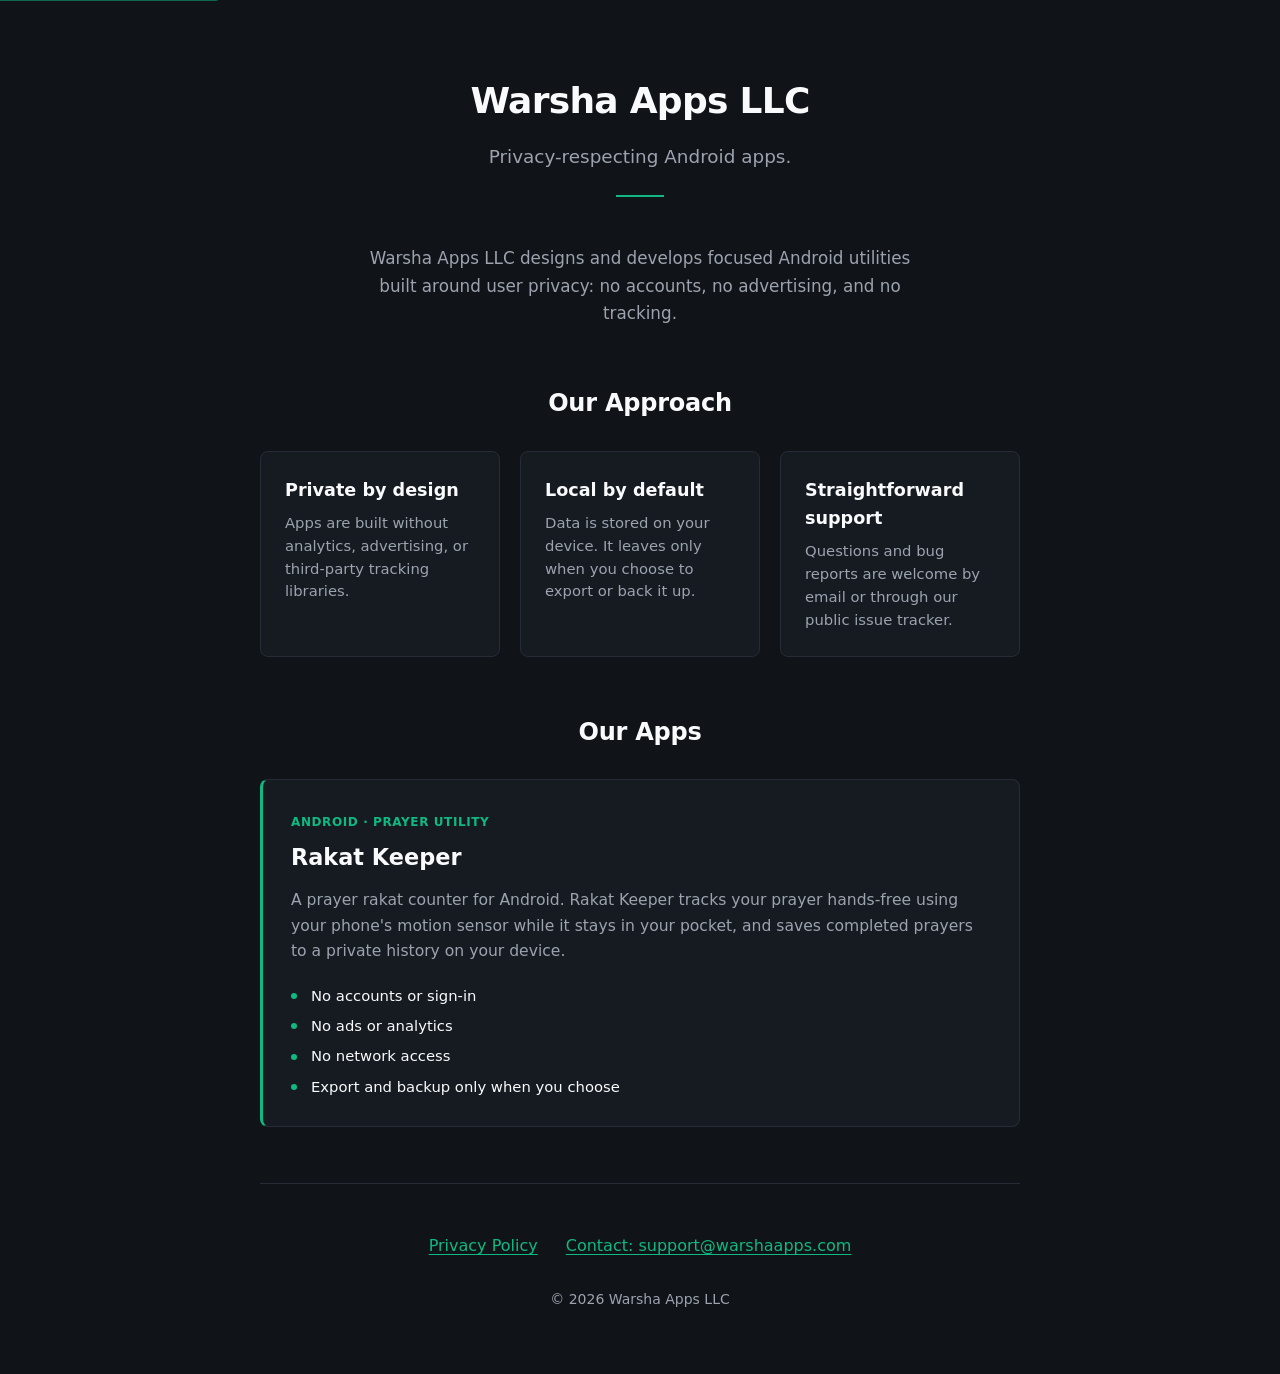
==== index.html @ 3f8b8dd7 "Remove GitHub Issues references; email-only support contact" ====
<!DOCTYPE html>
<html lang="en">
<head>
  <meta charset="utf-8">
  <meta name="viewport" content="width=device-width, initial-scale=1.0">
  <title>Warsha Apps LLC</title>
  <meta name="description" content="Warsha Apps LLC designs and develops focused Android utilities built around user privacy: no accounts, no advertising, and no tracking.">
  <link rel="icon" href="/favicon.svg" type="image/svg+xml">
  <meta property="og:type" content="website">
  <meta property="og:title" content="Warsha Apps LLC">
  <meta property="og:description" content="Warsha Apps LLC designs and develops focused Android utilities built around user privacy: no accounts, no advertising, and no tracking.">
  <meta property="og:url" content="https://warshaapps.com/">
  <meta name="twitter:card" content="summary">
  <link rel="stylesheet" href="styles.css">
</head>
<body>
  <a class="skip-link" href="#main">Skip to main content</a>
  <div class="site-container">
    <header class="hero">
      <h1>Warsha Apps LLC</h1>
      <p class="tagline">Privacy-respecting Android apps.</p>
      <div class="divider" aria-hidden="true"></div>
    </header>

    <main id="main">
      <section class="intro" aria-label="Introduction">
        <p>Warsha Apps LLC designs and develops focused Android utilities built around user privacy: no accounts, no advertising, and no tracking.</p>
      </section>

      <section class="approach" aria-labelledby="approach-title">
        <h2 id="approach-title">Our Approach</h2>
        <div class="approach-grid">
          <article class="approach-item">
            <h3>Private by design</h3>
            <p>Apps are built without analytics, advertising, or third-party tracking libraries.</p>
          </article>
          <article class="approach-item">
            <h3>Local by default</h3>
            <p>Data is stored on your device. It leaves only when you choose to export or back it up.</p>
          </article>
          <article class="approach-item">
            <h3>Straightforward support</h3>
            <p>Questions and bug reports are welcome by email or through our public issue tracker.</p>
          </article>
        </div>
      </section>

      <section class="apps" aria-labelledby="apps-title">
        <h2 id="apps-title">Our Apps</h2>
        <div class="app-card">
          <span class="app-eyebrow">Android &middot; Prayer Utility</span>
          <h3 class="app-title">Rakat Keeper</h3>
          <p class="app-description">A prayer rakat counter for Android. Rakat Keeper tracks your prayer hands-free using your phone's motion sensor while it stays in your pocket, and saves completed prayers to a private history on your device.</p>
          <ul class="feature-list">
            <li>No accounts or sign-in</li>
            <li>No ads or analytics</li>
            <li>No network access</li>
            <li>Export and backup only when you choose</li>
          </ul>
        </div>
      </section>
    </main>

    <footer>
      <nav class="footer-nav" aria-label="Support and policies">
        <ul class="footer-links">
          <li><a href="/privacy/">Privacy Policy</a></li>
          <li><a href="mailto:support@warshaapps.com">Contact: support@warshaapps.com</a></li>
        </ul>
      </nav>
      <p class="copyright">&copy; 2026 Warsha Apps LLC</p>
    </footer>
  </div>
</body>
</html>
---- styles.css ----
:root {
  color-scheme: dark;
  --bg-color: #101317;
  --card-bg: #161b22;
  --card-border: #262c36;
  --text-main: #f9fafb;
  --text-muted: #9ca3af;
  --accent-color: #10B981;
  --accent-hover: #34d399;
  --focus-ring: #10B981;
}

*,
*::before,
*::after {
  box-sizing: border-box;
}

body {
  margin: 0;
  padding: 0;
  background-color: var(--bg-color);
  color: var(--text-main);
  font-family: system-ui, -apple-system, BlinkMacSystemFont, "Segoe UI", Roboto, Oxygen, Ubuntu, Cantarell, "Helvetica Neue", sans-serif;
  line-height: 1.6;
  min-height: 100vh;
  display: flex;
  flex-direction: column;
}

.skip-link {
  position: fixed;
  top: 0;
  left: 0;
  transform: translateY(-100%);
  background-color: var(--accent-color);
  color: #101317;
  font-weight: 600;
  padding: 12px 16px;
  text-decoration: none;
  z-index: 1000;
  border-radius: 0 0 4px 0;
}

.skip-link:focus {
  transform: translateY(0);
}

.skip-link:hover,
.skip-link:focus-visible {
  color: #101317;
  border-radius: 0 0 4px 0;
  outline-offset: -3px;
}

.site-container {
  width: 100%;
  max-width: 800px;
  margin: 0 auto;
  padding: 0 1.25rem 2.5rem;
  display: flex;
  flex-direction: column;
  flex: 1;
}

header.hero {
  text-align: center;
  padding: 4.5rem 1rem 3rem;
}

h1 {
  font-size: 2.25rem;
  font-weight: 700;
  color: var(--text-main);
  margin: 0 0 0.75rem;
  letter-spacing: -0.02em;
}

.tagline {
  margin: 0 0 1.5rem;
  font-size: 1.15rem;
  color: var(--text-muted);
}

.divider {
  width: 48px;
  height: 2px;
  background-color: var(--accent-color);
  margin: 0 auto;
}

main {
  flex: 1;
}

.intro {
  max-width: 560px;
  margin: 0 auto 3.5rem;
  text-align: center;
}

.intro p {
  margin: 0;
  font-size: 1.05rem;
  color: var(--text-muted);
  line-height: 1.65;
}

h2 {
  font-size: 1.5rem;
  font-weight: 700;
  color: var(--text-main);
  text-align: center;
  margin: 0 0 1.75rem;
  letter-spacing: -0.01em;
}

.approach {
  margin-bottom: 3.5rem;
}

.approach-grid {
  display: grid;
  grid-template-columns: 1fr;
  gap: 1.25rem;
}

@media (min-width: 720px) {
  .approach-grid {
    grid-template-columns: repeat(3, 1fr);
  }
}

.approach-item {
  background-color: var(--card-bg);
  border: 1px solid var(--card-border);
  border-radius: 8px;
  padding: 1.5rem;
  text-align: left;
  transition: border-color 150ms ease;
}

.approach-item h3 {
  font-size: 1.1rem;
  margin: 0 0 0.5rem;
  color: var(--text-main);
}

.approach-item p {
  margin: 0;
  font-size: 0.925rem;
  color: var(--text-muted);
  line-height: 1.55;
}

.apps {
  margin-bottom: 3.5rem;
}

.app-card {
  background-color: var(--card-bg);
  border: 1px solid var(--card-border);
  border-left: 3px solid var(--accent-color);
  border-radius: 8px;
  padding: 1.75rem;
  text-align: left;
  transition: border-color 150ms ease;
}

@media (hover: hover) {
  .approach-item:hover {
    border-color: rgba(16, 185, 129, 0.4);
  }

  .app-card:hover {
    border-color: rgba(16, 185, 129, 0.4);
    border-left-color: var(--accent-color);
  }
}

.app-eyebrow {
  display: inline-block;
  font-size: 0.75rem;
  font-weight: 600;
  color: var(--accent-color);
  text-transform: uppercase;
  letter-spacing: 0.05em;
  margin-bottom: 0.5rem;
}

.app-title {
  margin: 0 0 0.75rem;
  font-size: 1.4rem;
  color: var(--text-main);
}

.app-description {
  margin: 0 0 1.25rem;
  color: var(--text-muted);
  font-size: 0.975rem;
  line-height: 1.65;
}

.feature-list {
  list-style: none;
  padding: 0;
  margin: 0;
  display: flex;
  flex-direction: column;
  gap: 0.5rem;
}

.feature-list li {
  position: relative;
  padding-left: 1.25rem;
  color: var(--text-main);
  font-size: 0.925rem;
  line-height: 1.5;
}

.feature-list li::before {
  content: "";
  position: absolute;
  left: 0;
  top: 0.55em;
  width: 6px;
  height: 6px;
  border-radius: 50%;
  background-color: var(--accent-color);
}

.not-found {
  text-align: center;
  padding: 5rem 1rem;
}

.not-found p {
  color: var(--text-muted);
  font-size: 1.05rem;
  margin: 0 0 2rem;
}

footer {
  margin-top: auto;
  padding: 2.5rem 0 1.5rem;
  border-top: 1px solid var(--card-border);
  text-align: center;
}

.footer-nav {
  margin-bottom: 1.25rem;
}

.footer-links {
  list-style: none;
  padding: 0;
  margin: 0;
  display: flex;
  flex-wrap: wrap;
  justify-content: center;
  align-items: center;
  gap: 1rem 1.75rem;
}

.footer-links a,
.back-link,
a {
  color: var(--accent-color);
  text-decoration: underline;
  text-underline-offset: 3px;
  transition: color 0.15s ease-in-out;
}

.footer-links a,
.back-link {
  display: inline-flex;
  align-items: center;
  min-height: 44px;
}

@media (hover: hover) {
  .footer-links a:hover,
  .back-link:hover,
  a:hover {
    color: var(--accent-hover);
  }
}

:focus-visible {
  outline: 2px solid var(--focus-ring);
  outline-offset: 3px;
  border-radius: 2px;
}

.copyright {
  margin: 0;
  color: var(--text-muted);
  font-size: 0.875rem;
}

@media (max-width: 480px) {
  .site-container {
    padding: 0 1rem 2rem;
  }

  header.hero {
    padding: 3.5rem 0.5rem 2rem;
  }

  h1 {
    font-size: 1.75rem;
  }

  .app-card {
    padding: 1.25rem;
  }

  .footer-links {
    flex-direction: column;
    align-items: center;
    gap: 0.75rem;
  }
}

@media (prefers-reduced-motion: reduce) {
  *,
  *::before,
  *::after {
    animation-duration: 0.01ms !important;
    animation-iteration-count: 1 !important;
    transition-duration: 0.01ms !important;
    scroll-behavior: auto !important;
  }

  .approach-item,
  .app-card {
    transition: none !important;
  }
}

.policy {
  max-width: 680px;
  margin: 0 auto;
}

.policy h1 {
  text-align: left;
  font-size: 1.75rem;
  margin: 0 0 0.75rem;
}

.summary-box {
  background-color: var(--card-bg);
  border: 1px solid var(--card-border);
  border-left: 3px solid var(--accent-color);
  border-radius: 4px;
  padding: 1rem 1.25rem;
  margin: 1.5rem 0;
  color: var(--text-main);
}

.policy h2 {
  text-align: left;
  font-size: 1.2rem;
  margin: 2rem 0 0.75rem;
  padding-top: 1.5rem;
  border-top: 1px solid var(--card-border);
}

.policy .summary-box + h2 {
  border-top: none;
  padding-top: 0;
}

.policy p,
.policy li {
  color: var(--text-muted);
  line-height: 1.65;
}

.policy ul {
  padding-left: 1.25rem;
}

.policy li {
  margin-bottom: 0.5rem;
}

.policy code {
  font-size: 0.875em;
  background: var(--card-bg);
  border: 1px solid var(--card-border);
  border-radius: 4px;
  padding: 0.1em 0.4em;
  color: var(--text-main);
}
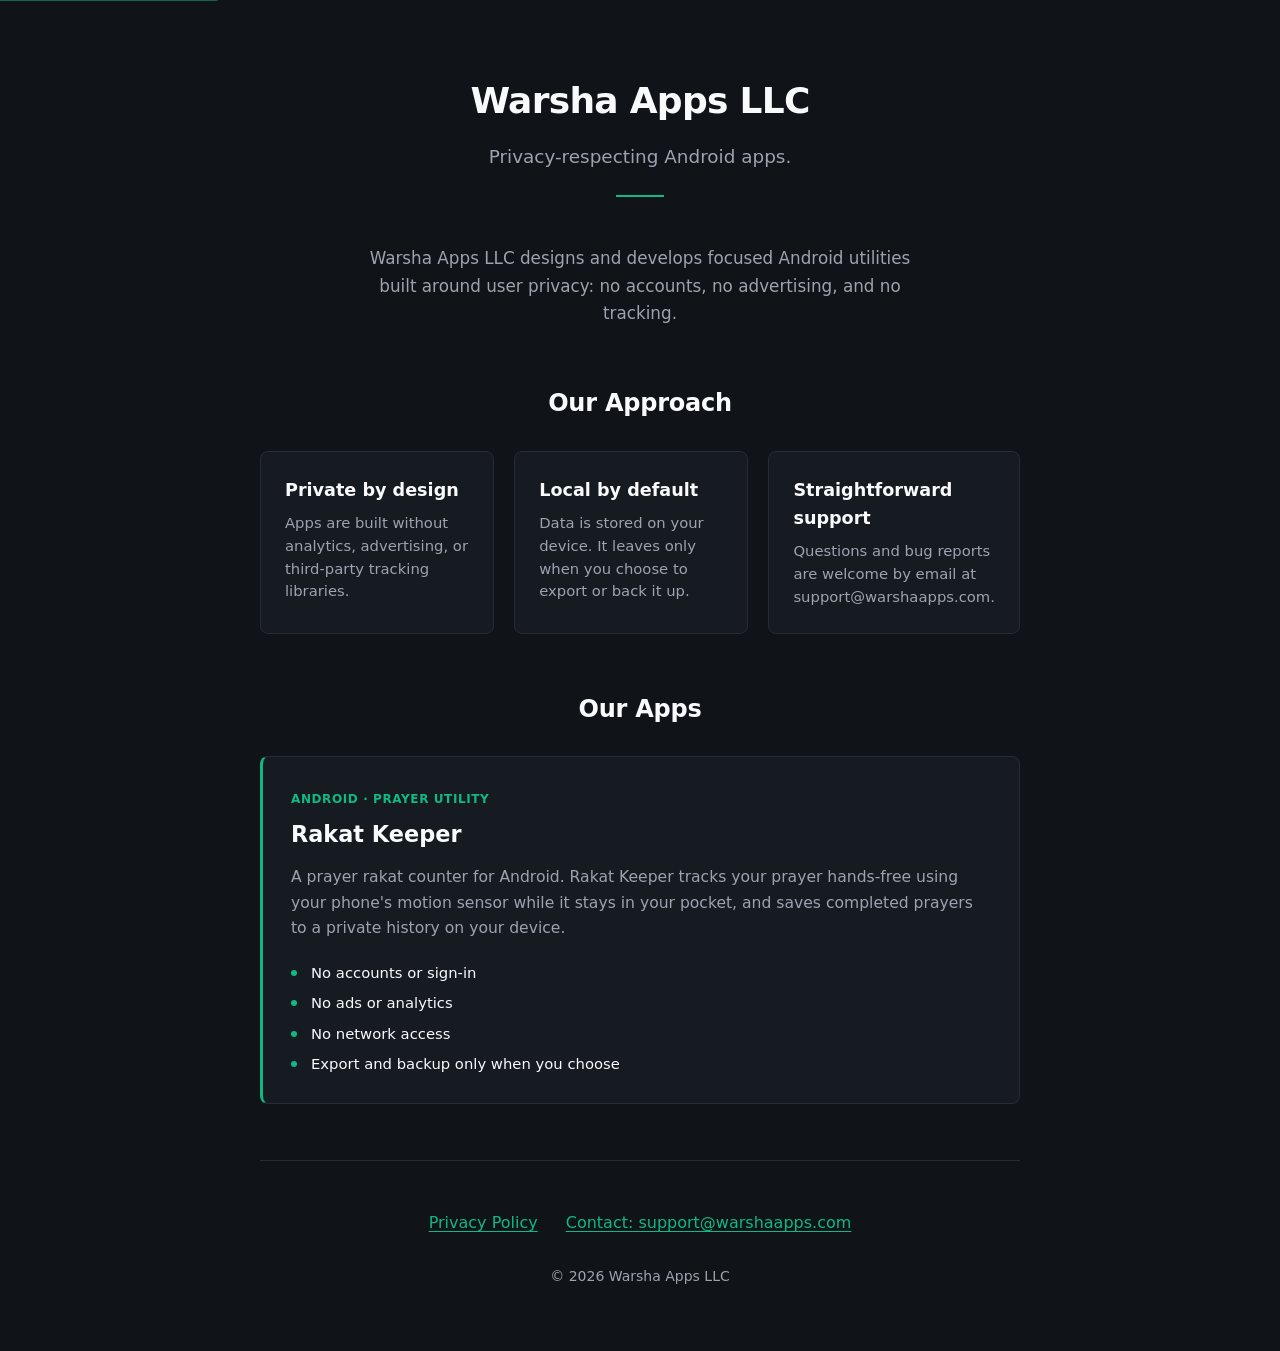
==== commit 079516b2: "Fix support copy: email only, no public issue tracker" ====
--- a/index.html
+++ b/index.html
@@ -40,7 +40,7 @@
           </article>
           <article class="approach-item">
             <h3>Straightforward support</h3>
-            <p>Questions and bug reports are welcome by email or through our public issue tracker.</p>
+            <p>Questions and bug reports are welcome by email at support@warshaapps.com.</p>
           </article>
         </div>
       </section>
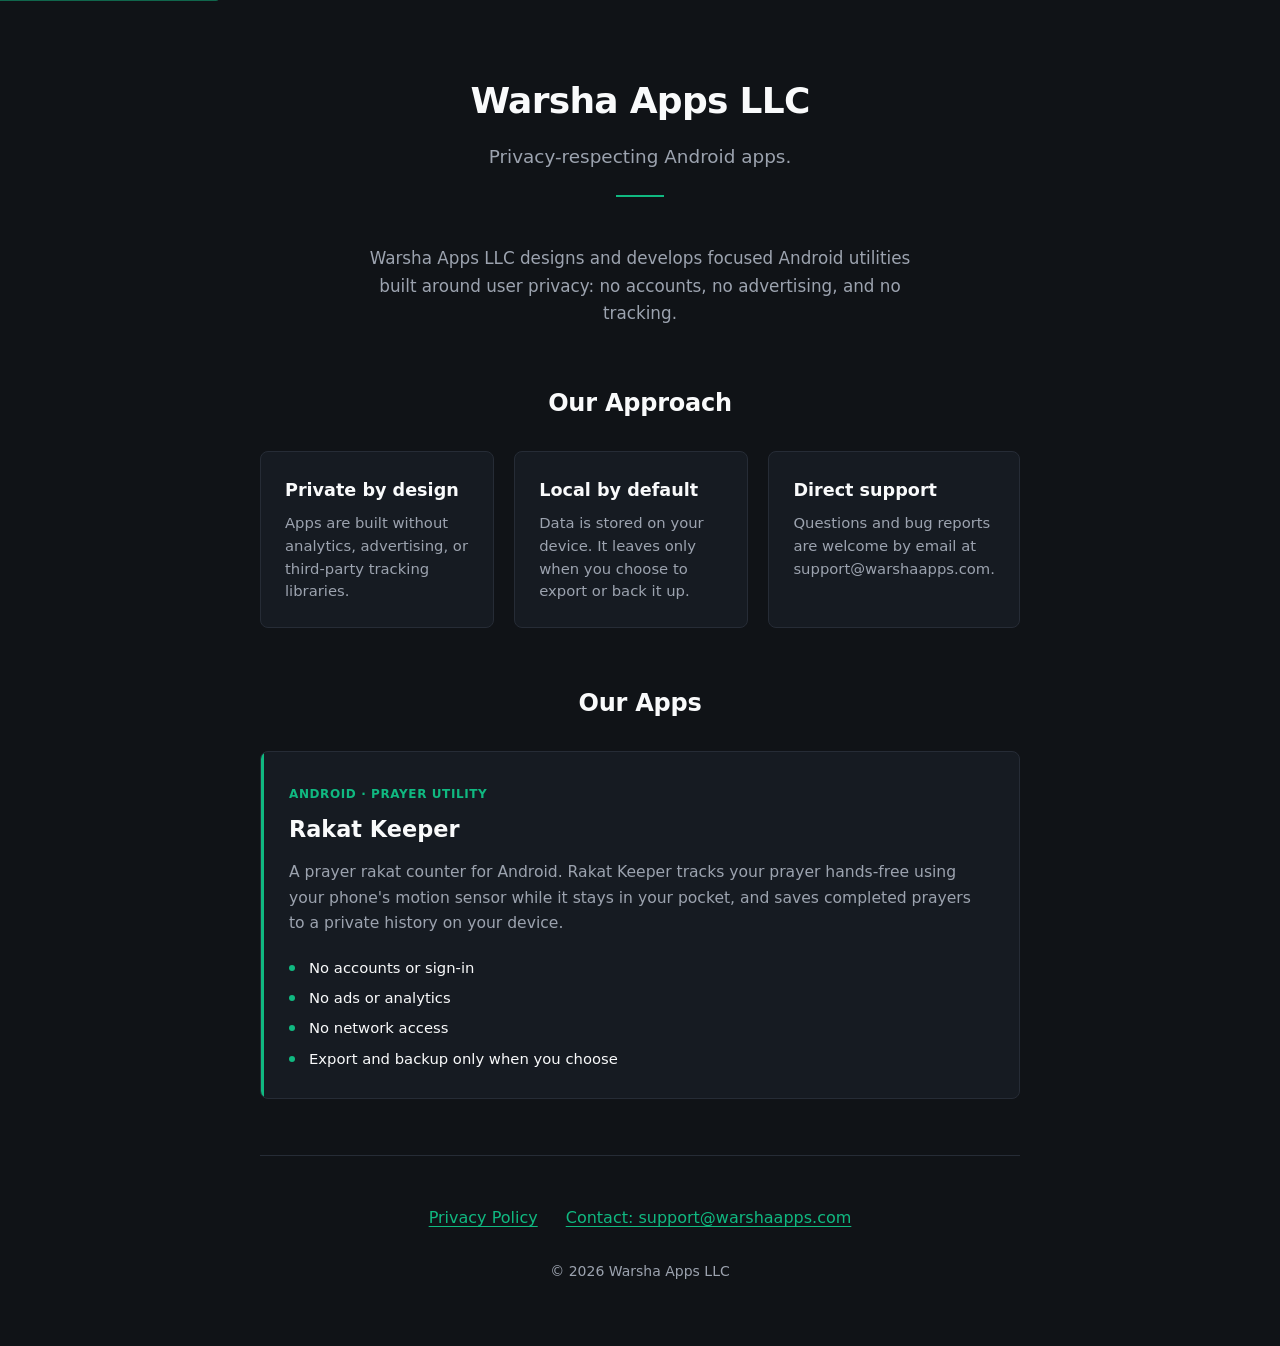
==== commit 3eacae34: "Straighten app card accent bar; shorten support heading" ====
--- a/index.html
+++ b/index.html
@@ -3,8 +3,9 @@
 <head>
   <meta charset="utf-8">
   <meta name="viewport" content="width=device-width, initial-scale=1.0">
-  <title>Warsha Apps LLC</title>
+  <title>Warsha Apps LLC - Privacy-respecting Android apps</title>
   <meta name="description" content="Warsha Apps LLC designs and develops focused Android utilities built around user privacy: no accounts, no advertising, and no tracking.">
+  <link rel="canonical" href="https://warshaapps.com/">
   <link rel="icon" href="/favicon.svg" type="image/svg+xml">
   <meta property="og:type" content="website">
   <meta property="og:title" content="Warsha Apps LLC">
@@ -39,7 +40,7 @@
             <p>Data is stored on your device. It leaves only when you choose to export or back it up.</p>
           </article>
           <article class="approach-item">
-            <h3>Straightforward support</h3>
+            <h3>Direct support</h3>
             <p>Questions and bug reports are welcome by email at support@warshaapps.com.</p>
           </article>
         </div>
--- a/styles.css
+++ b/styles.css
@@ -158,15 +158,26 @@
 }
 
 .app-card {
+  position: relative;
+  overflow: hidden;
   background-color: var(--card-bg);
   border: 1px solid var(--card-border);
-  border-left: 3px solid var(--accent-color);
   border-radius: 8px;
   padding: 1.75rem;
   text-align: left;
   transition: border-color 150ms ease;
 }
 
+.app-card::before {
+  content: "";
+  position: absolute;
+  top: 0;
+  bottom: 0;
+  left: 0;
+  width: 3px;
+  background-color: var(--accent-color);
+}
+
 @media (hover: hover) {
   .approach-item:hover {
     border-color: rgba(16, 185, 129, 0.4);
@@ -174,7 +185,6 @@
 
   .app-card:hover {
     border-color: rgba(16, 185, 129, 0.4);
-    border-left-color: var(--accent-color);
   }
 }
 
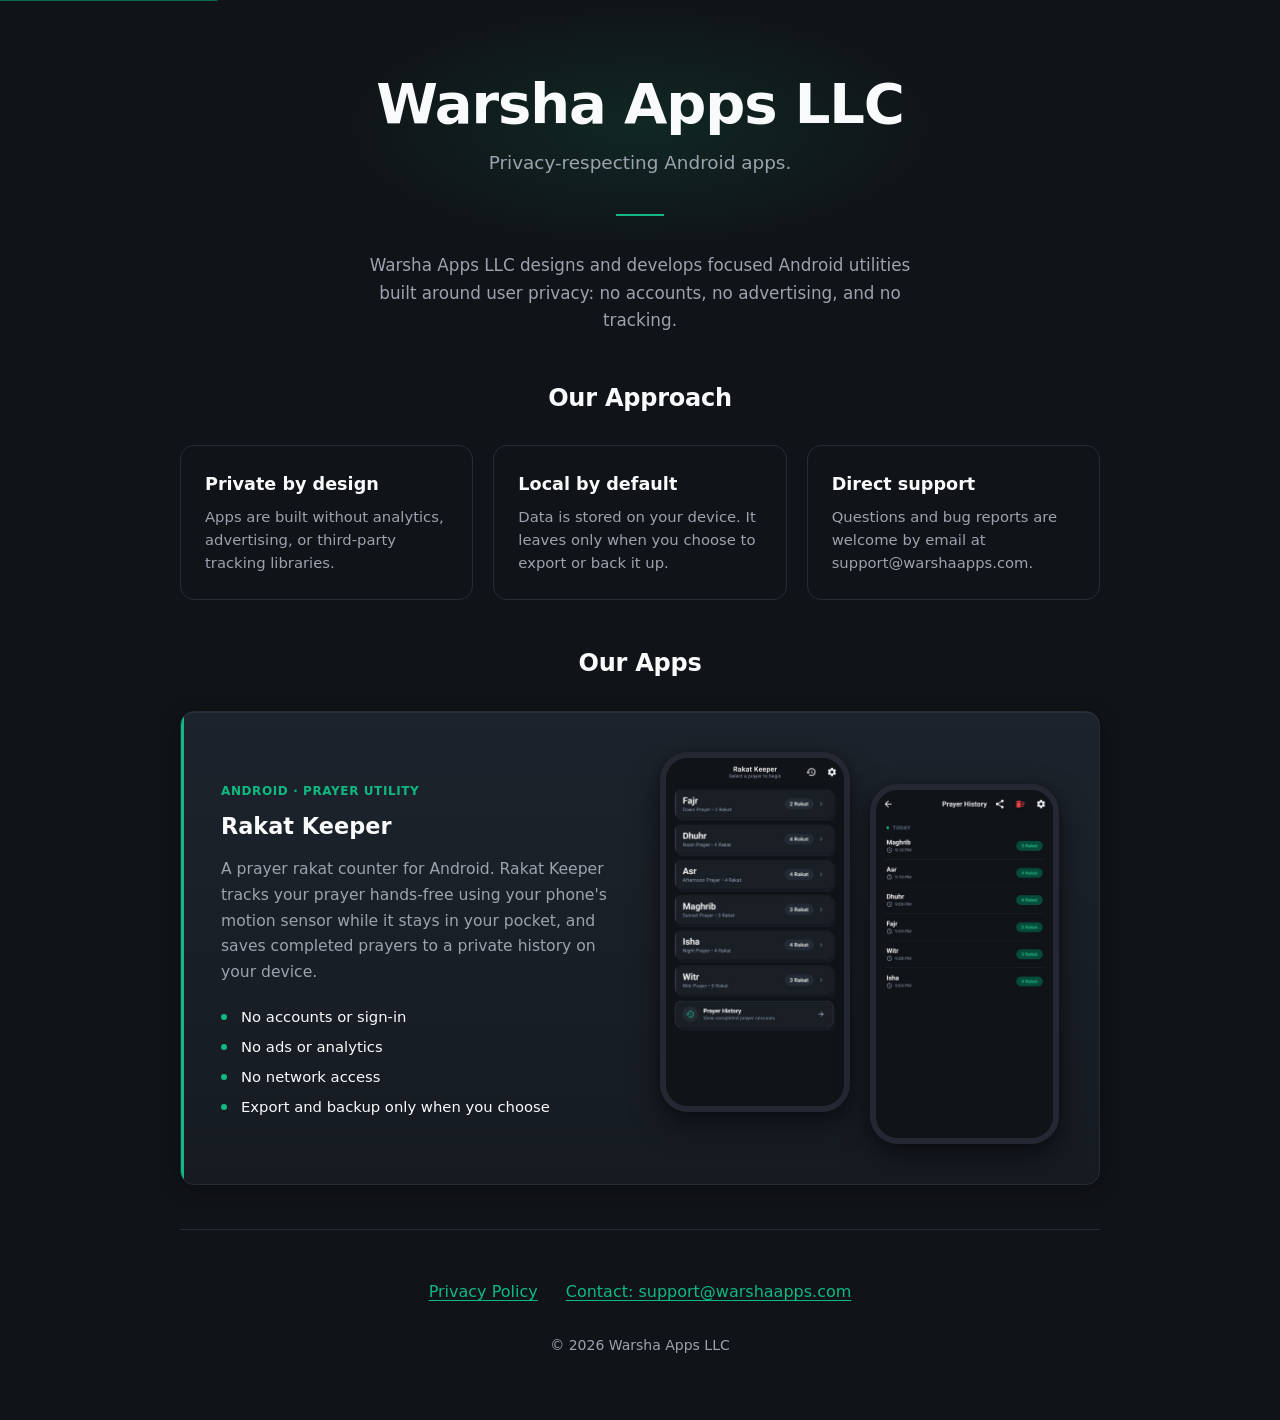
==== commit fd0bf563: "Redesign home page: refined dark layout, hero glow, phone mockups, flat approach cards" ====
--- a/index.html
+++ b/index.html
@@ -14,7 +14,7 @@
   <meta name="twitter:card" content="summary">
   <link rel="stylesheet" href="styles.css">
 </head>
-<body>
+<body class="home">
   <a class="skip-link" href="#main">Skip to main content</a>
   <div class="site-container">
     <header class="hero">
@@ -49,15 +49,25 @@
       <section class="apps" aria-labelledby="apps-title">
         <h2 id="apps-title">Our Apps</h2>
         <div class="app-card">
-          <span class="app-eyebrow">Android &middot; Prayer Utility</span>
-          <h3 class="app-title">Rakat Keeper</h3>
-          <p class="app-description">A prayer rakat counter for Android. Rakat Keeper tracks your prayer hands-free using your phone's motion sensor while it stays in your pocket, and saves completed prayers to a private history on your device.</p>
-          <ul class="feature-list">
-            <li>No accounts or sign-in</li>
-            <li>No ads or analytics</li>
-            <li>No network access</li>
-            <li>Export and backup only when you choose</li>
-          </ul>
+          <div class="app-card-body">
+            <span class="app-eyebrow">Android &middot; Prayer Utility</span>
+            <h3 class="app-title">Rakat Keeper</h3>
+            <p class="app-description">A prayer rakat counter for Android. Rakat Keeper tracks your prayer hands-free using your phone's motion sensor while it stays in your pocket, and saves completed prayers to a private history on your device.</p>
+            <ul class="feature-list">
+              <li>No accounts or sign-in</li>
+              <li>No ads or analytics</li>
+              <li>No network access</li>
+              <li>Export and backup only when you choose</li>
+            </ul>
+          </div>
+          <div class="phone-pair">
+            <div class="phone">
+              <img src="/assets/rakat-keeper-home.jpg" width="720" height="1413" alt="Rakat Keeper home screen showing the five daily prayers and Witr" loading="lazy" decoding="async">
+            </div>
+            <div class="phone">
+              <img src="/assets/rakat-keeper-history.jpg" width="720" height="1413" alt="Rakat Keeper prayer history screen with completed prayers grouped by date" loading="lazy" decoding="async">
+            </div>
+          </div>
         </div>
       </section>
     </main>
--- a/styles.css
+++ b/styles.css
@@ -64,8 +64,9 @@
 }
 
 header.hero {
+  --hero-gap: 2.25rem;
   text-align: center;
-  padding: 4.5rem 1rem 3rem;
+  padding: 4.5rem 1rem var(--hero-gap);
 }
 
 h1 {
@@ -77,7 +78,7 @@
 }
 
 .tagline {
-  margin: 0 0 1.5rem;
+  margin: 0 0 var(--hero-gap);
   font-size: 1.15rem;
   color: var(--text-muted);
 }
@@ -314,7 +315,8 @@
   }
 
   header.hero {
-    padding: 3.5rem 0.5rem 2rem;
+    --hero-gap: 2rem;
+    padding: 3.5rem 0.5rem var(--hero-gap);
   }
 
   h1 {
@@ -348,6 +350,143 @@
   }
 }
 
+/* Home Page Scoped Styles */
+
+body.home {
+  --section-gap: 2.75rem;
+}
+
+body.home .site-container {
+  max-width: 960px;
+}
+
+body.home header.hero {
+  position: relative;
+}
+
+body.home header.hero::before {
+  content: "";
+  position: absolute;
+  top: 50%;
+  left: 50%;
+  transform: translate(-50%, -50%);
+  width: 100%;
+  max-width: 640px;
+  height: 260px;
+  background: radial-gradient(ellipse at center, rgba(16, 185, 129, 0.12) 0%, rgba(16, 185, 129, 0) 70%);
+  pointer-events: none;
+  z-index: 0;
+}
+
+body.home header.hero h1 {
+  position: relative;
+  z-index: 1;
+  font-size: clamp(2.5rem, 6vw, 3.5rem);
+  line-height: 1.15;
+}
+
+body.home header.hero .tagline,
+body.home header.hero .divider {
+  position: relative;
+  z-index: 1;
+}
+
+body.home .intro {
+  margin: 0 auto var(--section-gap);
+}
+
+body.home .approach {
+  margin-bottom: var(--section-gap);
+}
+
+body.home .approach-item {
+  border-radius: 14px;
+  background: transparent;
+  border: 1px solid var(--card-border);
+  box-shadow: none;
+}
+
+body.home .app-card {
+  border-radius: 14px;
+  background: linear-gradient(180deg, #1d232c 0%, var(--card-bg) 100%);
+  border: 1px solid var(--card-border);
+  box-shadow: inset 0 1px 0 0 rgba(255, 255, 255, 0.05), 0 4px 20px rgba(0, 0, 0, 0.25);
+}
+
+body.home .apps {
+  margin-bottom: var(--section-gap);
+}
+
+body.home .app-card {
+  display: flex;
+  flex-direction: column;
+  gap: 2rem;
+  padding: 1.75rem;
+}
+
+body.home .app-card::before {
+  z-index: 2;
+}
+
+body.home .app-card-body {
+  width: 100%;
+}
+
+body.home .phone-pair {
+  display: flex;
+  justify-content: center;
+  align-items: flex-start;
+  gap: clamp(0.5rem, 3vw, 1rem);
+  width: 100%;
+}
+
+body.home .phone {
+  border-radius: 28px;
+  border: 6px solid #232832;
+  background-color: #0b0e11;
+  overflow: hidden;
+  box-shadow: 0 12px 32px rgba(0, 0, 0, 0.45), 0 2px 8px rgba(0, 0, 0, 0.3);
+  width: 44%;
+  max-width: 220px;
+  flex: 0 0 44%;
+}
+
+body.home .phone img {
+  display: block;
+  width: 100%;
+  height: auto;
+}
+
+@media (min-width: 800px) {
+  body.home .app-card {
+    display: grid;
+    grid-template-columns: 1fr 1fr;
+    align-items: center;
+    gap: 2.5rem;
+    padding: 2.5rem;
+  }
+
+  body.home .phone-pair {
+    gap: 1.25rem;
+  }
+
+  body.home .phone-pair .phone {
+    width: 100%;
+    max-width: 200px;
+    flex: 1 1 0;
+  }
+
+  body.home .phone-pair .phone:nth-child(2) {
+    margin-top: 2rem;
+  }
+}
+
+@media (max-width: 480px) {
+  body.home {
+    --section-gap: 2rem;
+  }
+}
+
 .policy {
   max-width: 680px;
   margin: 0 auto;
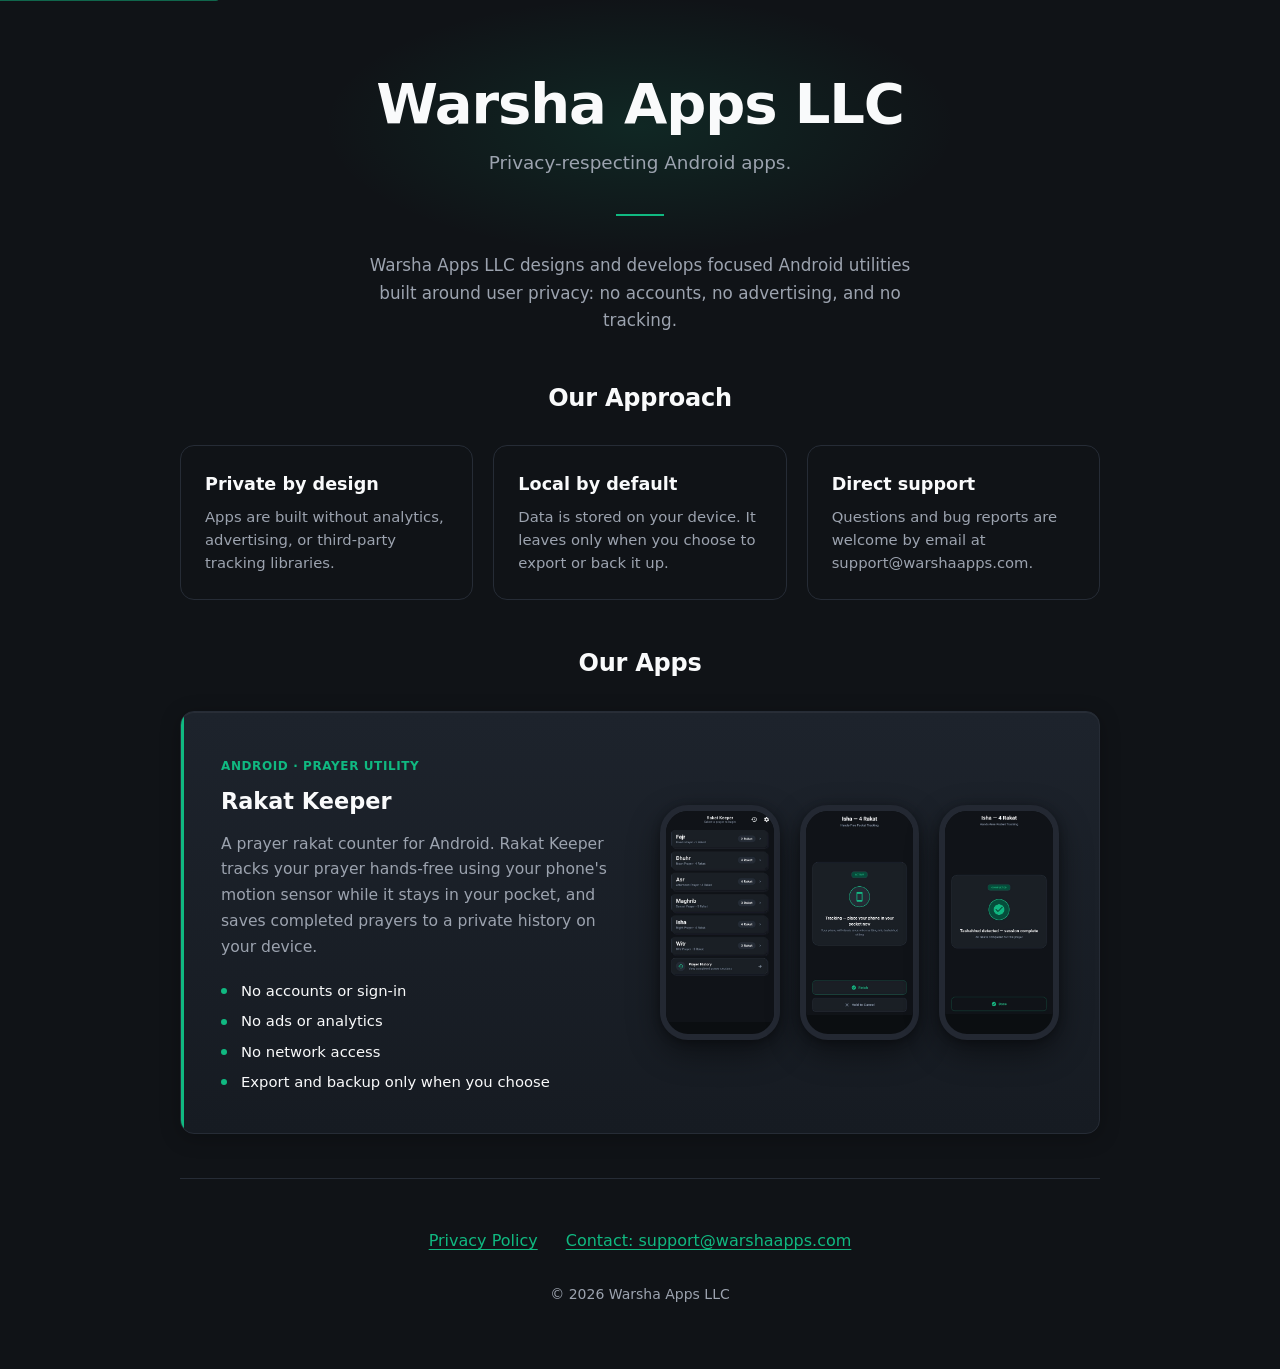
==== commit f591e5eb: "Home: show Home, Tracking and Completed screenshots, fit three phones on narrow screens" ====
--- a/index.html
+++ b/index.html
@@ -62,10 +62,13 @@
           </div>
           <div class="phone-pair">
             <div class="phone">
-              <img src="/assets/rakat-keeper-home.jpg" width="720" height="1413" alt="Rakat Keeper home screen showing the five daily prayers and Witr" loading="lazy" decoding="async">
+              <img src="/assets/rakat-keeper-home.jpg" width="720" height="1413" alt="Rakat Keeper home screen with the five daily prayers and Witr listed as cards" loading="lazy" decoding="async">
             </div>
             <div class="phone">
-              <img src="/assets/rakat-keeper-history.jpg" width="720" height="1413" alt="Rakat Keeper prayer history screen with completed prayers grouped by date" loading="lazy" decoding="async">
+              <img src="/assets/rakat-keeper-tracking.jpg" width="720" height="1366" alt="Rakat Keeper hands-free tracking screen during an active prayer session" loading="lazy" decoding="async">
+            </div>
+            <div class="phone">
+              <img src="/assets/rakat-keeper-completed.jpg" width="720" height="1358" alt="Rakat Keeper completed screen shown after a finished prayer session" loading="lazy" decoding="async">
             </div>
           </div>
         </div>
--- a/styles.css
+++ b/styles.css
@@ -413,6 +413,11 @@
   box-shadow: inset 0 1px 0 0 rgba(255, 255, 255, 0.05), 0 4px 20px rgba(0, 0, 0, 0.25);
 }
 
+body.home .approach-item:hover,
+body.home .app-card:hover {
+  border-color: var(--card-border);
+}
+
 body.home .apps {
   margin-bottom: var(--section-gap);
 }
@@ -441,20 +446,24 @@
 }
 
 body.home .phone {
-  border-radius: 28px;
-  border: 6px solid #232832;
+  border-radius: 20px;
+  border: 4px solid #232832;
   background-color: #0b0e11;
   overflow: hidden;
   box-shadow: 0 12px 32px rgba(0, 0, 0, 0.45), 0 2px 8px rgba(0, 0, 0, 0.3);
-  width: 44%;
+  flex: 1 1 0;
+  min-width: 0;
+  width: auto;
   max-width: 220px;
-  flex: 0 0 44%;
+  aspect-ratio: 720 / 1413;
 }
 
 body.home .phone img {
   display: block;
   width: 100%;
-  height: auto;
+  height: 100%;
+  object-fit: contain;
+  object-position: top;
 }
 
 @media (min-width: 800px) {
@@ -471,13 +480,11 @@
   }
 
   body.home .phone-pair .phone {
+    border-radius: 28px;
+    border: 6px solid #232832;
     width: 100%;
     max-width: 200px;
     flex: 1 1 0;
-  }
-
-  body.home .phone-pair .phone:nth-child(2) {
-    margin-top: 2rem;
   }
 }
 
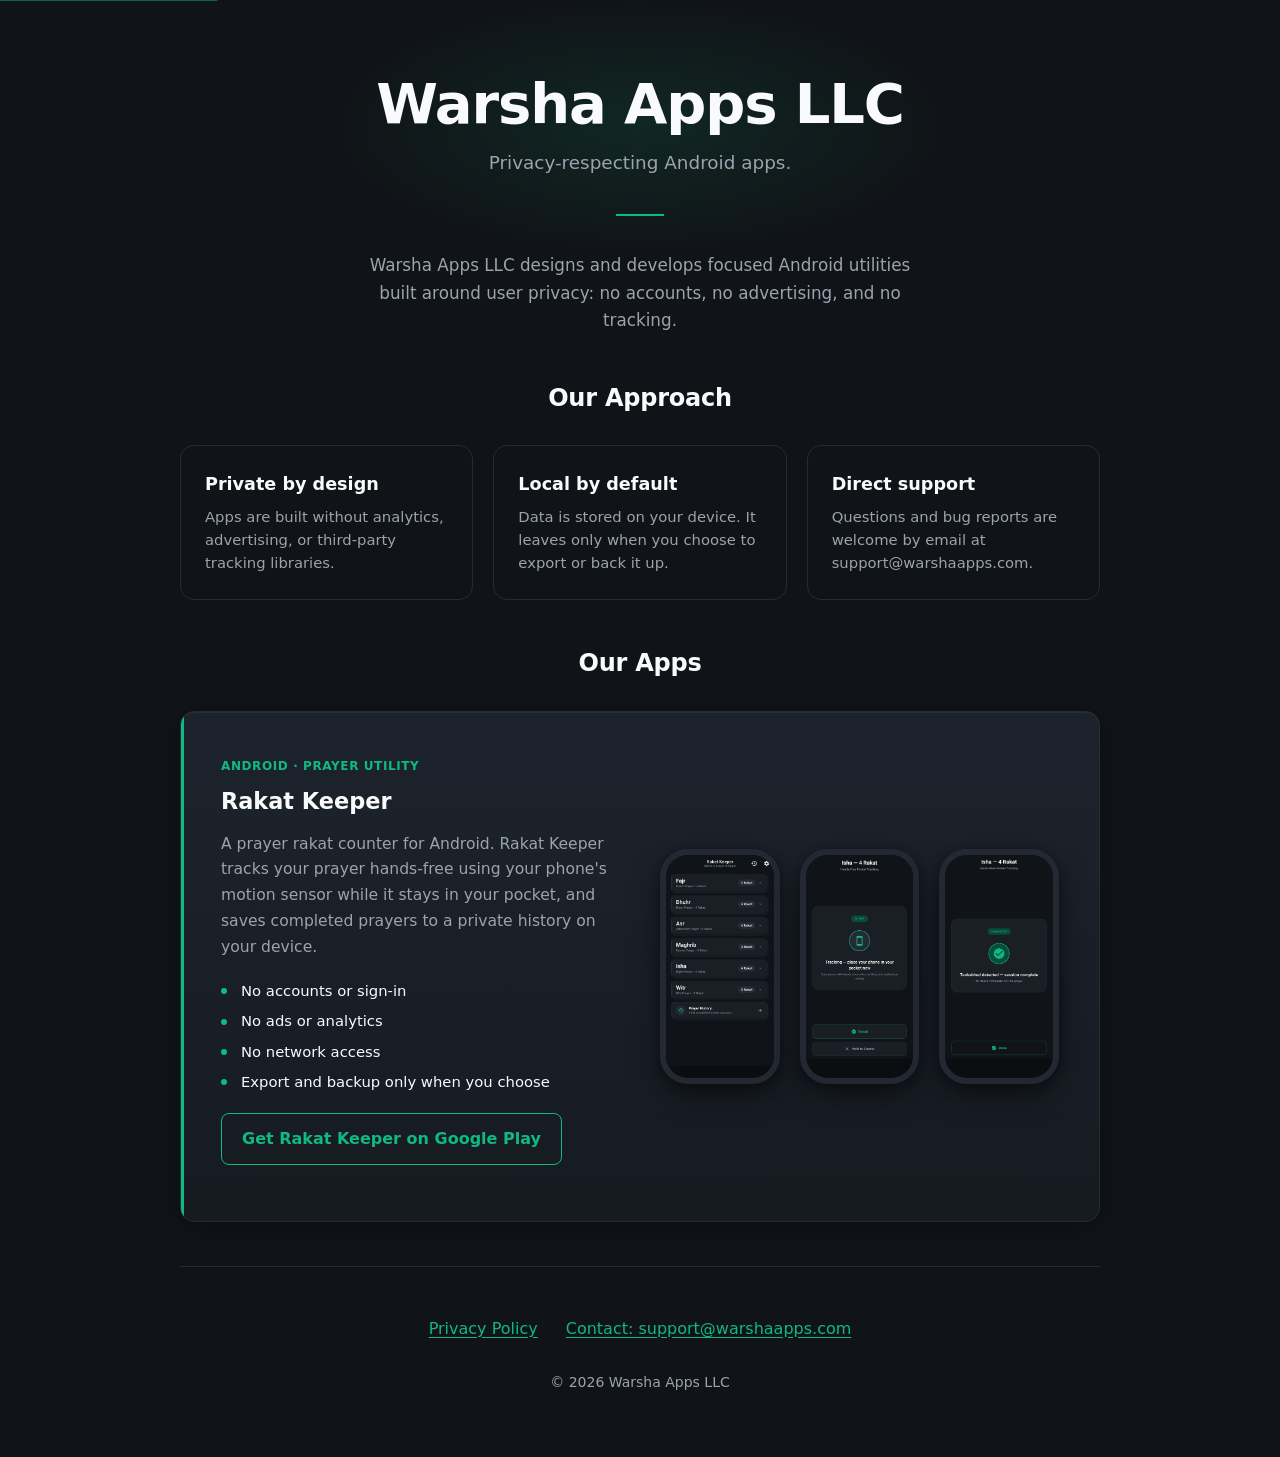
==== commit 8c0603ca: "Home: add Google Play link to Rakat Keeper card" ====
--- a/index.html
+++ b/index.html
@@ -59,6 +59,7 @@
               <li>No network access</li>
               <li>Export and backup only when you choose</li>
             </ul>
+            <p class="app-store-link"><a href="https://play.google.com/store/apps/details?id=com.warshaapps.rakatkeeper" rel="noopener">Get Rakat Keeper on Google Play</a></p>
           </div>
           <div class="phone-pair">
             <div class="phone">
--- a/styles.css
+++ b/styles.css
@@ -240,6 +240,33 @@
   background-color: var(--accent-color);
 }
 
+.app-store-link {
+  margin-top: 1.25rem;
+}
+
+.app-store-link a {
+  display: inline-block;
+  padding: 0.75rem 1.25rem;
+  min-height: 44px;
+  border: 1px solid var(--accent-color);
+  border-radius: 0.5rem;
+  color: var(--accent-color);
+  font-weight: 600;
+  text-decoration: none;
+  background-color: transparent;
+  transition: background-color 0.15s ease-in-out, color 0.15s ease-in-out;
+}
+
+.app-store-link a:hover {
+  background-color: var(--accent-color);
+  color: var(--bg-color);
+}
+
+.app-store-link a:focus-visible {
+  outline: 2px solid var(--focus-ring);
+  outline-offset: 3px;
+}
+
 .not-found {
   text-align: center;
   padding: 5rem 1rem;
